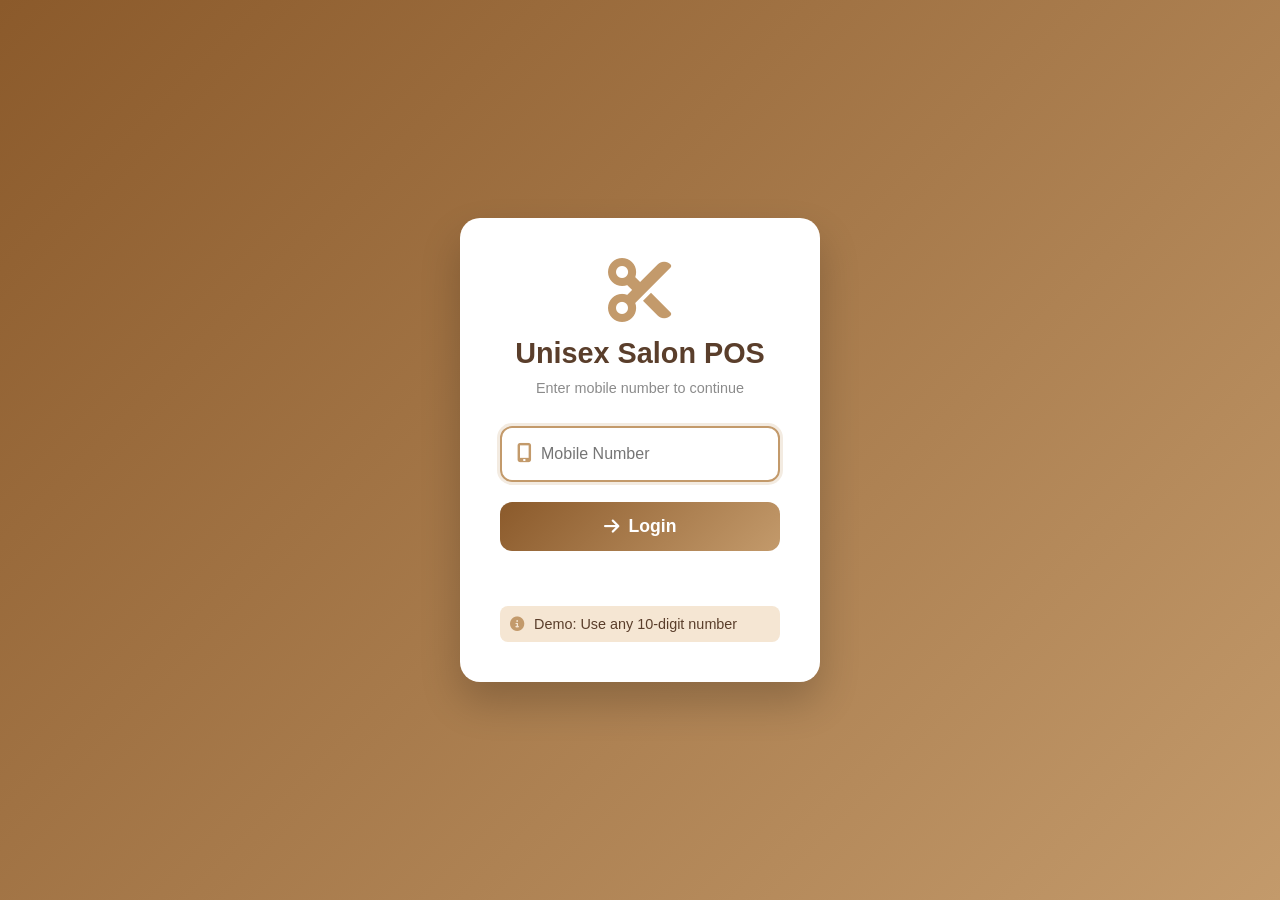
==== index.html @ 5e6709a6 "first commit" ====
<!DOCTYPE html>
<html lang="en">
<head>
    <meta charset="UTF-8">
    <meta name="viewport" content="width=device-width, initial-scale=1.0">
    <title>Salon POS | Login</title>
    <link rel="stylesheet" href="style.css">
    <link rel="stylesheet" href="https://cdnjs.cloudflare.com/ajax/libs/font-awesome/6.4.0/css/all.min.css">
</head>
<body class="login-body">
    <div class="login-container">
        <div class="login-box">
            <div class="login-header">
                <i class="fas fa-cut"></i>
                <h1>Unisex Salon POS</h1>
                <p>Enter mobile number to continue</p>
            </div>
            
            <div class="login-form">
                <div class="input-group">
                    <i class="fas fa-mobile-alt"></i>
                    <input type="tel" id="mobile-number" placeholder="Mobile Number" maxlength="10">
                </div>
                
                <button id="login-btn" class="login-btn">
                    <i class="fas fa-arrow-right"></i> Login
                </button>
                
                <div id="login-message" class="login-message"></div>
                
                <div class="demo-info">
                    <i class="fas fa-info-circle"></i>
                    <span>Demo: Use any 10-digit number</span>
                </div>
            </div>
        </div>
    </div>

    <script src="config.js"></script>
    <script src="script.js"></script>
</body>
</html>
---- style.css ----
* {
    margin: 0;
    padding: 0;
    box-sizing: border-box;
    font-family: 'Segoe UI', Tahoma, Geneva, Verdana, sans-serif;
}

/* ========== LOGIN PAGE STYLES ========== */
.login-body {
    background: linear-gradient(135deg, #8b5a2b 0%, #c39a6b 100%);
    height: 100vh;
    display: flex;
    align-items: center;
    justify-content: center;
}

.login-container {
    width: 100%;
    max-width: 400px;
    padding: 20px;
}

.login-box {
    background: white;
    border-radius: 20px;
    padding: 40px;
    box-shadow: 0 20px 40px rgba(0, 0, 0, 0.2);
}

.login-header {
    text-align: center;
    margin-bottom: 30px;
}

.login-header i {
    font-size: 4rem;
    color: #c39a6b;
    margin-bottom: 15px;
}

.login-header h1 {
    color: #5a3e2b;
    font-size: 1.8rem;
    margin-bottom: 10px;
}

.login-header p {
    color: #8b8b8b;
    font-size: 0.9rem;
}

.input-group {
    display: flex;
    align-items: center;
    border: 2px solid #f5e6d3;
    border-radius: 12px;
    padding: 5px 15px;
    margin-bottom: 20px;
    transition: all 0.3s;
}

.input-group:focus-within {
    border-color: #c39a6b;
    box-shadow: 0 0 0 3px rgba(195, 154, 107, 0.2);
}

.input-group i {
    color: #c39a6b;
    font-size: 1.2rem;
    margin-right: 10px;
}

.input-group input {
    width: 100%;
    padding: 12px 0;
    border: none;
    outline: none;
    font-size: 1rem;
}

.login-btn {
    width: 100%;
    padding: 14px;
    background: linear-gradient(135deg, #8b5a2b, #c39a6b);
    color: white;
    border: none;
    border-radius: 12px;
    font-size: 1.1rem;
    font-weight: 600;
    cursor: pointer;
    transition: all 0.3s;
    display: flex;
    align-items: center;
    justify-content: center;
    gap: 10px;
}

.login-btn:hover {
    transform: translateY(-2px);
    box-shadow: 0 10px 20px rgba(139, 90, 43, 0.3);
}

.login-message {
    margin-top: 15px;
    padding: 10px;
    border-radius: 8px;
    text-align: center;
    font-size: 0.9rem;
}

.login-message.success {
    background: #d4edda;
    color: #155724;
}

.login-message.error {
    background: #f8d7da;
    color: #721c24;
}

.demo-info {
    margin-top: 20px;
    padding: 10px;
    background: #f5e6d3;
    border-radius: 8px;
    display: flex;
    align-items: center;
    gap: 10px;
    color: #5a3e2b;
    font-size: 0.9rem;
}

.demo-info i {
    color: #c39a6b;
}

/* ========== POS DASHBOARD STYLES ========== */
.pos-container {
    display: flex;
    flex-direction: column;
    height: 100vh;
    background: #faf7f2;
    overflow: hidden;
}

/* Header */
.pos-header {
    display: flex;
    justify-content: space-between;
    align-items: center;
    padding: 1rem 2rem;
    background: linear-gradient(135deg, #8b5a2b 0%, #c39a6b 100%);
    color: white;
    box-shadow: 0 4px 15px rgba(139, 90, 43, 0.2);
    flex-shrink: 0;
}

.logo {
    display: flex;
    align-items: center;
    gap: 1rem;
}

.logo i {
    font-size: 2rem;
    color: #ffdab9;
}

.logo h1 {
    font-size: 1.8rem;
    font-weight: 300;
    letter-spacing: 1px;
}

.header-right {
    display: flex;
    align-items: center;
    gap: 2rem;
}

.search-box {
    display: flex;
    align-items: center;
    background: rgba(255, 255, 255, 0.2);
    border-radius: 50px;
    padding: 0.5rem 1rem;
    width: 300px;
}

.search-box i {
    color: #ffdab9;
    margin-right: 10px;
}

.search-box input {
    background: transparent;
    border: none;
    outline: none;
    color: white;
    width: 100%;
    font-size: 1rem;
}

.search-box input::placeholder {
    color: rgba(255, 255, 255, 0.7);
}

.user-info {
    display: flex;
    align-items: center;
    gap: 1rem;
    background: rgba(255, 255, 255, 0.2);
    padding: 0.5rem 1rem;
    border-radius: 50px;
}

.user-info i {
    font-size: 1.2rem;
}

.logout-btn {
    background: transparent;
    border: none;
    color: white;
    cursor: pointer;
    font-size: 1.1rem;
    padding: 0 5px;
}

.logout-btn:hover {
    color: #ffdab9;
}

/* Main POS Area */
.pos-main {
    display: flex;
    flex: 1;
    overflow: hidden;
    padding: 1.5rem;
    gap: 1.5rem;
    min-height: 0; /* Important for flexbox children to scroll properly */
}

/* Services Section */
.services-section {
    flex: 2;
    display: flex;
    flex-direction: column;
    background: white;
    border-radius: 20px;
    box-shadow: 0 10px 30px rgba(0, 0, 0, 0.05);
    overflow: hidden;
    min-height: 0; /* Important for scrolling */
}

.category-tabs {
    display: flex;
    padding: 1.5rem 1.5rem 0.5rem;
    gap: 0.8rem;
    border-bottom: 2px solid #f5e6d3;
    overflow-x: auto;
    white-space: nowrap;
    flex-shrink: 0;
    scrollbar-width: thin;
}

.category-tabs::-webkit-scrollbar {
    height: 4px;
}

.category-tabs::-webkit-scrollbar-track {
    background: #f5e6d3;
}

.category-tabs::-webkit-scrollbar-thumb {
    background: #c39a6b;
    border-radius: 4px;
}

.category-btn {
    padding: 0.8rem 2rem;
    border: none;
    background: #f5e6d3;
    color: #8b5a2b;
    font-weight: 600;
    border-radius: 30px;
    cursor: pointer;
    transition: all 0.3s ease;
    font-size: 1rem;
    flex-shrink: 0;
}

.category-btn:hover {
    background: #e6d5b8;
    transform: translateY(-2px);
}

.category-btn.active {
    background: #c39a6b;
    color: white;
    box-shadow: 0 4px 10px rgba(195, 154, 107, 0.4);
}

.services-grid {
    display: grid;
    grid-template-columns: repeat(auto-fill, minmax(200px, 1fr));
    gap: 1rem;
    padding: 1.5rem;
    overflow-y: auto;
    flex: 1;
    min-height: 0;
    align-content: start;
}

.service-card {
    background: white;
    border-radius: 15px;
    overflow: hidden;
    box-shadow: 0 5px 15px rgba(0, 0, 0, 0.05);
    border: 1px solid #f5e6d3;
    transition: all 0.3s ease;
    cursor: pointer;
    position: relative;
    display: flex;
    flex-direction: column;
    height: 100%;
    min-height: 250px;
}

.service-card:hover {
    transform: translateY(-5px);
    box-shadow: 0 10px 25px rgba(139, 90, 43, 0.15);
    border-color: #c39a6b;
}

.service-image {
    width: 100%;
    height: 150px;
    object-fit: cover;
    border-bottom: 2px solid #f5e6d3;
    display: block;
    background: #f5e6d3;
}

.service-info {
    padding: 1rem;
    flex: 1;
    display: flex;
    flex-direction: column;
    gap: 0.3rem;
}

.service-name {
    font-weight: 600;
    color: #5a3e2b;
    font-size: 1rem;
    line-height: 1.3;
    display: -webkit-box;
    -webkit-line-clamp: 2;
    -webkit-box-orient: vertical;
    overflow: hidden;
}

.service-price {
    color: #c39a6b;
    font-weight: 700;
    font-size: 1.2rem;
    margin-top: auto;
}

.discount-badge {
    position: absolute;
    top: 10px;
    right: 10px;
    background: #ff6b6b;
    color: white;
    padding: 0.3rem 0.8rem;
    border-radius: 20px;
    font-size: 0.8rem;
    font-weight: 600;
    z-index: 1;
    box-shadow: 0 2px 5px rgba(255, 107, 107, 0.3);
}

/* Cart Section */
.cart-section {
    flex: 1;
    background: white;
    border-radius: 20px;
    box-shadow: 0 10px 30px rgba(0, 0, 0, 0.05);
    display: flex;
    flex-direction: column;
    min-width: 350px;
    max-width: 450px;
    overflow: hidden;
}

.cart-header {
    display: flex;
    justify-content: space-between;
    align-items: center;
    padding: 1.5rem;
    border-bottom: 2px solid #f5e6d3;
    flex-shrink: 0;
}

.cart-header h2 {
    color: #5a3e2b;
    font-size: 1.4rem;
    display: flex;
    align-items: center;
    gap: 0.5rem;
}

.cart-header h2 i {
    color: #c39a6b;
}

.clear-cart-btn {
    background: none;
    border: none;
    color: #ff9f9f;
    font-size: 1.2rem;
    cursor: pointer;
    padding: 5px;
    border-radius: 5px;
    transition: all 0.2s;
}

.clear-cart-btn:hover {
    color: #ff6b6b;
    background: #fff0f0;
}

.cart-items {
    flex: 1;
    padding: 1rem;
    overflow-y: auto;
    min-height: 0;
}

.empty-cart {
    text-align: center;
    color: #c39a6b;
    padding: 3rem 1rem;
}

.empty-cart i {
    font-size: 3rem;
    margin-bottom: 1rem;
    opacity: 0.3;
}

.cart-item {
    display: flex;
    justify-content: space-between;
    align-items: center;
    padding: 0.8rem;
    border-bottom: 1px solid #f5e6d3;
    transition: background 0.2s;
    gap: 0.5rem;
}

.cart-item:hover {
    background: #fffaf5;
}

.cart-item-info {
    flex: 1;
    min-width: 0;
}

.cart-item-info h4 {
    color: #5a3e2b;
    font-size: 0.95rem;
    margin-bottom: 0.2rem;
    white-space: nowrap;
    overflow: hidden;
    text-overflow: ellipsis;
}

.cart-item-details {
    display: flex;
    gap: 1rem;
    font-size: 0.9rem;
}

.item-price {
    color: #c39a6b;
    font-weight: 600;
}

.item-discount {
    color: #ff6b6b;
    font-size: 0.8rem;
}

.item-quantity {
    display: flex;
    align-items: center;
    gap: 5px;
    flex-shrink: 0;
}

.qty-btn {
    background: none;
    border: 1px solid #f5e6d3;
    width: 25px;
    height: 25px;
    border-radius: 5px;
    cursor: pointer;
    color: #5a3e2b;
    transition: all 0.2s;
    display: flex;
    align-items: center;
    justify-content: center;
}

.qty-btn:hover {
    background: #f5e6d3;
}

.qty-value {
    min-width: 30px;
    text-align: center;
}

.remove-item {
    color: #ff9f9f;
    cursor: pointer;
    font-size: 1.1rem;
    padding: 5px;
    transition: color 0.2s;
    flex-shrink: 0;
}

.remove-item:hover {
    color: #ff6b6b;
}

.cart-summary {
    padding: 1.5rem;
    border-top: 2px solid #f5e6d3;
    background: #fffaf5;
    border-radius: 0 0 20px 20px;
    flex-shrink: 0;
}

.summary-row {
    display: flex;
    justify-content: space-between;
    margin-bottom: 0.5rem;
    color: #5a3e2b;
    font-size: 0.95rem;
}

.summary-row.total {
    font-size: 1.3rem;
    font-weight: 700;
    color: #8b5a2b;
    border-top: 2px solid #e6d5b8;
    padding-top: 1rem;
    margin-top: 0.5rem;
}

#discount-amount {
    color: #ff6b6b;
}

.checkout-btn {
    width: 100%;
    padding: 1rem;
    background: linear-gradient(135deg, #8b5a2b, #c39a6b);
    color: white;
    border: none;
    border-radius: 12px;
    font-size: 1.1rem;
    font-weight: 600;
    cursor: pointer;
    transition: all 0.3s;
    display: flex;
    align-items: center;
    justify-content: center;
    gap: 10px;
    margin-top: 1rem;
}

.checkout-btn:hover:not(:disabled) {
    transform: translateY(-2px);
    box-shadow: 0 10px 20px rgba(139, 90, 43, 0.3);
}

.checkout-btn:disabled {
    opacity: 0.5;
    cursor: not-allowed;
}

/* Modal Styles */
.modal {
    display: none;
    position: fixed;
    z-index: 1000;
    left: 0;
    top: 0;
    width: 100%;
    height: 100%;
    background-color: rgba(0, 0, 0, 0.6);
    backdrop-filter: blur(5px);
    overflow-y: auto;
}

.modal-content {
    background: white;
    margin: 3% auto;
    padding: 2rem;
    border-radius: 20px;
    width: 90%;
    max-width: 600px;
    max-height: 85vh;
    overflow-y: auto;
    box-shadow: 0 20px 40px rgba(0, 0, 0, 0.2);
    position: relative;
}

.bill-content {
    max-width: 400px;
}

.modal-header {
    display: flex;
    justify-content: space-between;
    align-items: center;
    margin-bottom: 1.5rem;
    padding-bottom: 1rem;
    border-bottom: 2px solid #f5e6d3;
    position: sticky;
    top: 0;
    background: white;
    z-index: 1;
}

.modal-header h2 {
    color: #5a3e2b;
    font-size: 1.5rem;
}

.close {
    color: #c39a6b;
    font-size: 2rem;
    cursor: pointer;
    transition: color 0.2s;
    line-height: 1;
}

.close:hover {
    color: #8b5a2b;
}

.print-btn {
    background: #c39a6b;
    color: white;
    border: none;
    padding: 0.5rem 1rem;
    border-radius: 8px;
    cursor: pointer;
    display: flex;
    align-items: center;
    gap: 5px;
    transition: all 0.2s;
}

.print-btn:hover {
    background: #8b5a2b;
}

/* Form Styles */
.form-row {
    display: grid;
    grid-template-columns: 1fr 1fr;
    gap: 1rem;
    margin-bottom: 1rem;
}

.form-group {
    margin-bottom: 1rem;
}

.form-group label {
    display: block;
    margin-bottom: 0.3rem;
    color: #5a3e2b;
    font-weight: 500;
    font-size: 0.9rem;
}

.form-group label i {
    color: #c39a6b;
    margin-right: 5px;
}

.form-group input,
.form-group select,
.form-group textarea {
    width: 100%;
    padding: 0.8rem;
    border: 2px solid #f5e6d3;
    border-radius: 10px;
    font-size: 0.95rem;
    transition: all 0.3s;
}

.form-group input:focus,
.form-group select:focus,
.form-group textarea:focus {
    outline: none;
    border-color: #c39a6b;
    box-shadow: 0 0 0 3px rgba(195, 154, 107, 0.2);
}

/* Order Summary in Modal */
.order-summary {
    background: #fffaf5;
    padding: 1rem;
    border-radius: 12px;
    margin: 1rem 0;
}

.order-summary h3 {
    color: #5a3e2b;
    margin-bottom: 1rem;
    font-size: 1rem;
}

.order-items-list {
    max-height: 200px;
    overflow-y: auto;
    margin-bottom: 1rem;
}

.order-item {
    display: flex;
    justify-content: space-between;
    padding: 0.5rem 0;
    border-bottom: 1px dashed #f5e6d3;
    font-size: 0.9rem;
}

.order-totals {
    border-top: 2px solid #e6d5b8;
    padding-top: 1rem;
}

.total-row {
    display: flex;
    justify-content: space-between;
    margin-bottom: 0.5rem;
    color: #5a3e2b;
}

.total-row.grand-total {
    font-size: 1.2rem;
    font-weight: 700;
    color: #8b5a2b;
    margin-top: 0.5rem;
    padding-top: 0.5rem;
    border-top: 2px solid #e6d5b8;
}

.form-actions {
    display: flex;
    gap: 1rem;
    margin-top: 1.5rem;
    position: sticky;
    bottom: 0;
    background: white;
    padding-top: 1rem;
    border-top: 2px solid #f5e6d3;
}

.cancel-btn {
    flex: 1;
    padding: 0.8rem;
    background: #f5e6d3;
    color: #5a3e2b;
    border: none;
    border-radius: 10px;
    font-weight: 600;
    cursor: pointer;
    transition: all 0.2s;
    display: flex;
    align-items: center;
    justify-content: center;
    gap: 5px;
}

.cancel-btn:hover {
    background: #e6d5b8;
}

.submit-btn {
    flex: 2;
    padding: 0.8rem;
    background: linear-gradient(135deg, #6b8e4c, #8cb369);
    color: white;
    border: none;
    border-radius: 10px;
    font-weight: 600;
    cursor: pointer;
    transition: all 0.2s;
    display: flex;
    align-items: center;
    justify-content: center;
    gap: 5px;
}

.submit-btn:hover:not(:disabled) {
    transform: translateY(-2px);
    box-shadow: 0 5px 15px rgba(107, 142, 76, 0.3);
}

.submit-btn:disabled {
    opacity: 0.5;
    cursor: not-allowed;
}

/* Bill Details */
.bill-details {
    padding: 1rem 0;
}

.bill-header {
    text-align: center;
    margin-bottom: 1.5rem;
}

.bill-header h3 {
    color: #5a3e2b;
    font-size: 1.3rem;
    margin-bottom: 0.3rem;
}

.bill-header p {
    color: #8b8b8b;
    font-size: 0.9rem;
}

.bill-info {
    background: #fffaf5;
    padding: 1rem;
    border-radius: 10px;
    margin-bottom: 1rem;
}

.bill-info p {
    margin-bottom: 0.3rem;
    color: #5a3e2b;
}

.bill-items {
    margin-bottom: 1rem;
}

.bill-item {
    display: flex;
    justify-content: space-between;
    padding: 0.5rem 0;
    border-bottom: 1px dashed #f5e6d3;
}

.bill-total {
    text-align: right;
    padding-top: 1rem;
    border-top: 2px solid #e6d5b8;
    font-weight: 700;
    color: #8b5a2b;
}

.modal-footer {
    margin-top: 1.5rem;
    text-align: right;
    position: sticky;
    bottom: 0;
    background: white;
    padding-top: 1rem;
    border-top: 2px solid #f5e6d3;
}

.close-btn {
    padding: 0.8rem 2rem;
    background: #c39a6b;
    color: white;
    border: none;
    border-radius: 10px;
    font-weight: 600;
    cursor: pointer;
    transition: all 0.2s;
}

.close-btn:hover {
    background: #8b5a2b;
}

/* Toast Notification */
.toast {
    position: fixed;
    bottom: 30px;
    right: 30px;
    background: #5a3e2b;
    color: white;
    padding: 1rem 2rem;
    border-radius: 50px;
    box-shadow: 0 5px 15px rgba(0, 0, 0, 0.2);
    transform: translateX(400px);
    transition: transform 0.3s ease;
    z-index: 2000;
    font-weight: 500;
}

.toast.show {
    transform: translateX(0);
}

/* Loading Spinner */
.loading-spinner {
    text-align: center;
    padding: 3rem;
    color: #c39a6b;
    font-size: 1.2rem;
    grid-column: 1 / -1;
}

.loading-spinner i {
    margin-right: 10px;
}

/* Scrollbar Styling */
::-webkit-scrollbar {
    width: 8px;
    height: 8px;
}

::-webkit-scrollbar-track {
    background: #f5e6d3;
    border-radius: 4px;
}

::-webkit-scrollbar-thumb {
    background: #c39a6b;
    border-radius: 4px;
}

::-webkit-scrollbar-thumb:hover {
    background: #8b5a2b;
}

/* Responsive Design */
@media (max-width: 1200px) {
    .services-grid {
        grid-template-columns: repeat(auto-fill, minmax(180px, 1fr));
    }
}

@media (max-width: 992px) {
    .pos-main {
        flex-direction: column;
    }
    
    .cart-section {
        min-width: auto;
        max-width: none;
    }
    
    .services-grid {
        grid-template-columns: repeat(auto-fill, minmax(160px, 1fr));
    }
}

@media (max-width: 768px) {
    .pos-header {
        flex-direction: column;
        gap: 1rem;
        padding: 1rem;
    }
    
    .header-right {
        width: 100%;
        flex-direction: column;
    }
    
    .search-box {
        width: 100%;
    }
    
    .form-row {
        grid-template-columns: 1fr;
    }
}

@media (max-width: 480px) {
    .services-grid {
        grid-template-columns: 1fr;
    }
    
    .service-card {
        min-height: auto;
    }
}
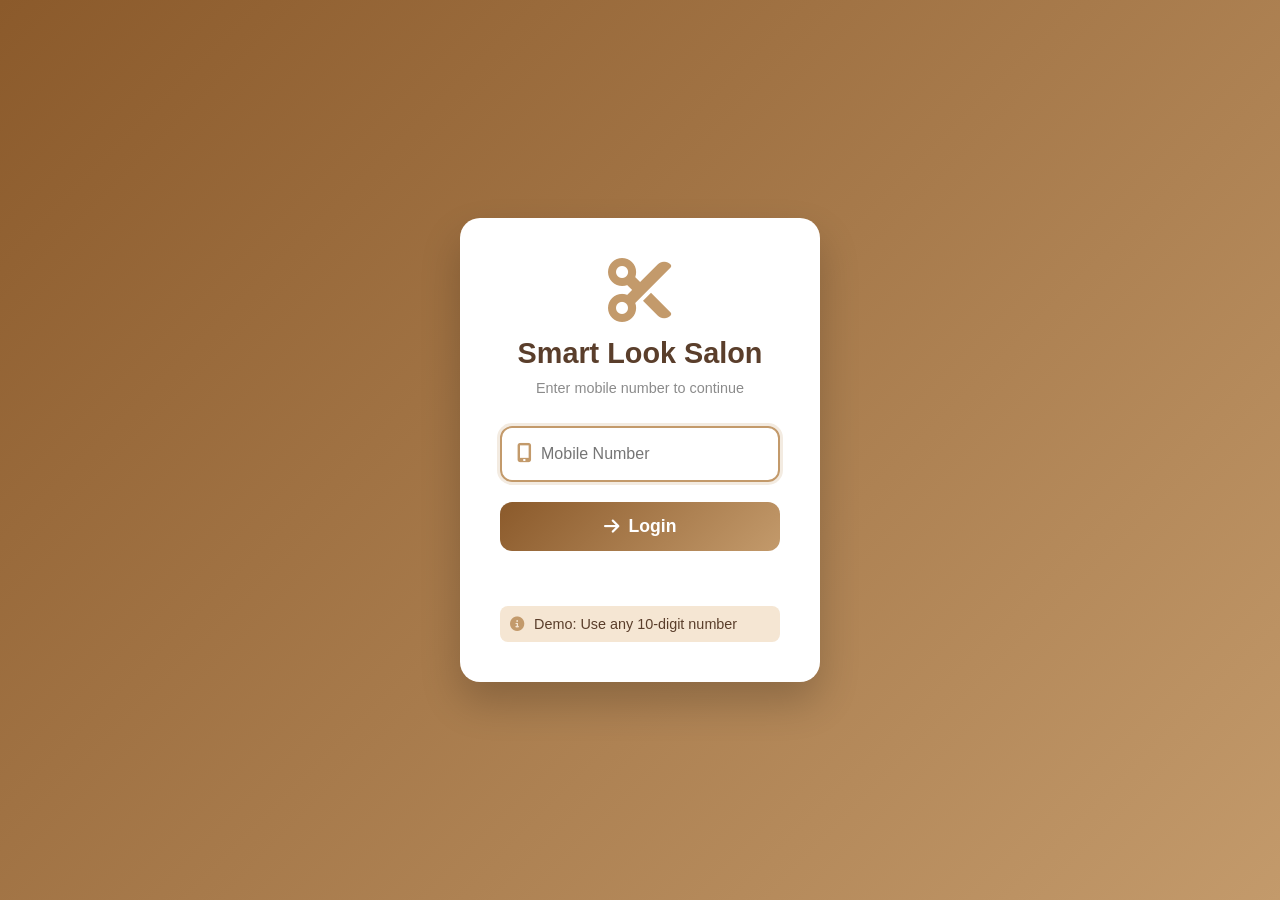
==== commit 615f0b00: "updated" ====
--- a/index.html
+++ b/index.html
@@ -12,7 +12,7 @@
         <div class="login-box">
             <div class="login-header">
                 <i class="fas fa-cut"></i>
-                <h1>Unisex Salon POS</h1>
+                <h1>Smart Look Salon</h1>
                 <p>Enter mobile number to continue</p>
             </div>
             
--- a/style.css
+++ b/style.css
@@ -382,7 +382,8 @@
     box-shadow: 0 2px 5px rgba(255, 107, 107, 0.3);
 }
 
-/* Cart Section */
+/* Updated Cart Section Styles - Add/Replace these in your CSS */
+
 .cart-section {
     flex: 1;
     background: white;
@@ -390,79 +391,64 @@
     box-shadow: 0 10px 30px rgba(0, 0, 0, 0.05);
     display: flex;
     flex-direction: column;
-    min-width: 350px;
+    min-width: 380px;
     max-width: 450px;
+    height: 100%;
     overflow: hidden;
+    position: relative;
 }
 
 .cart-header {
     display: flex;
     justify-content: space-between;
     align-items: center;
-    padding: 1.5rem;
+    padding: 1.2rem 1.5rem;
     border-bottom: 2px solid #f5e6d3;
     flex-shrink: 0;
-}
-
-.cart-header h2 {
-    color: #5a3e2b;
-    font-size: 1.4rem;
-    display: flex;
-    align-items: center;
-    gap: 0.5rem;
-}
-
-.cart-header h2 i {
-    color: #c39a6b;
-}
-
-.clear-cart-btn {
-    background: none;
-    border: none;
-    color: #ff9f9f;
-    font-size: 1.2rem;
-    cursor: pointer;
-    padding: 5px;
-    border-radius: 5px;
-    transition: all 0.2s;
-}
-
-.clear-cart-btn:hover {
-    color: #ff6b6b;
-    background: #fff0f0;
+    background: white;
+    z-index: 2;
 }
 
 .cart-items {
     flex: 1;
-    padding: 1rem;
+    padding: 1rem 1.5rem;
     overflow-y: auto;
-    min-height: 0;
-}
-
-.empty-cart {
-    text-align: center;
-    color: #c39a6b;
-    padding: 3rem 1rem;
-}
-
-.empty-cart i {
-    font-size: 3rem;
-    margin-bottom: 1rem;
-    opacity: 0.3;
+    min-height: 150px;
+    max-height: 300px;
+    background: #fffaf5;
+}
+
+/* Scrollbar styling for cart items */
+.cart-items::-webkit-scrollbar {
+    width: 6px;
+}
+
+.cart-items::-webkit-scrollbar-track {
+    background: #f5e6d3;
+    border-radius: 10px;
+}
+
+.cart-items::-webkit-scrollbar-thumb {
+    background: #c39a6b;
+    border-radius: 10px;
+}
+
+.cart-items::-webkit-scrollbar-thumb:hover {
+    background: #8b5a2b;
 }
 
 .cart-item {
     display: flex;
     justify-content: space-between;
     align-items: center;
-    padding: 0.8rem;
-    border-bottom: 1px solid #f5e6d3;
+    padding: 0.8rem 0;
+    border-bottom: 1px solid #e6d5b8;
     transition: background 0.2s;
     gap: 0.5rem;
 }
 
-.cart-item:hover {
-    background: #fffaf5;
+.cart-item:last-child {
+    border-bottom: none;
 }
 
 .cart-item-info {
@@ -481,7 +467,7 @@
 
 .cart-item-details {
     display: flex;
-    gap: 1rem;
+    gap: 0.5rem;
     font-size: 0.9rem;
 }
 
@@ -490,45 +476,48 @@
     font-weight: 600;
 }
 
-.item-discount {
-    color: #ff6b6b;
+.item-quantity {
+    display: flex;
+    align-items: center;
+    gap: 8px;
+    flex-shrink: 0;
+    background: #f5e6d3;
+    padding: 0.3rem;
+    border-radius: 8px;
+}
+
+.qty-btn {
+    background: white;
+    border: none;
+    width: 24px;
+    height: 24px;
+    border-radius: 6px;
+    cursor: pointer;
+    color: #5a3e2b;
+    transition: all 0.2s;
+    display: flex;
+    align-items: center;
+    justify-content: center;
     font-size: 0.8rem;
-}
-
-.item-quantity {
-    display: flex;
-    align-items: center;
-    gap: 5px;
-    flex-shrink: 0;
-}
-
-.qty-btn {
-    background: none;
-    border: 1px solid #f5e6d3;
-    width: 25px;
-    height: 25px;
-    border-radius: 5px;
-    cursor: pointer;
-    color: #5a3e2b;
-    transition: all 0.2s;
-    display: flex;
-    align-items: center;
-    justify-content: center;
+    box-shadow: 0 2px 4px rgba(0,0,0,0.05);
 }
 
 .qty-btn:hover {
-    background: #f5e6d3;
+    background: #c39a6b;
+    color: white;
 }
 
 .qty-value {
-    min-width: 30px;
+    min-width: 25px;
     text-align: center;
+    font-weight: 600;
+    color: #5a3e2b;
 }
 
 .remove-item {
     color: #ff9f9f;
     cursor: pointer;
-    font-size: 1.1rem;
+    font-size: 1rem;
     padding: 5px;
     transition: color 0.2s;
     flex-shrink: 0;
@@ -538,18 +527,61 @@
     color: #ff6b6b;
 }
 
+/* Customer Details Section */
+.customer-details-section {
+    padding: 1rem 1.5rem;
+    border-top: 2px solid #f5e6d3;
+    border-bottom: 2px solid #f5e6d3;
+    background: white;
+    flex-shrink: 0;
+}
+
+.customer-details-section h3 {
+    color: #5a3e2b;
+    font-size: 1rem;
+    margin-bottom: 1rem;
+    display: flex;
+    align-items: center;
+    gap: 0.5rem;
+}
+
+.customer-details-section h3 i {
+    color: #c39a6b;
+}
+
+.customer-input-group {
+    margin-bottom: 0.8rem;
+}
+
+.customer-input {
+    width: 100%;
+    padding: 0.8rem;
+    border: 2px solid #f5e6d3;
+    border-radius: 10px;
+    font-size: 0.95rem;
+    transition: all 0.3s;
+    background: white;
+}
+
+.customer-input:focus {
+    outline: none;
+    border-color: #c39a6b;
+    box-shadow: 0 0 0 3px rgba(195, 154, 107, 0.2);
+}
+
+/* Cart Summary - Make this section scrollable if needed */
 .cart-summary {
-    padding: 1.5rem;
-    border-top: 2px solid #f5e6d3;
-    background: #fffaf5;
-    border-radius: 0 0 20px 20px;
-    flex-shrink: 0;
+    padding: 1rem 1.5rem 1.2rem;
+    background: white;
+    flex: 1;
+    overflow-y: auto;
+    min-height: 200px; /* Ensure enough space for payment methods */
 }
 
 .summary-row {
     display: flex;
     justify-content: space-between;
-    margin-bottom: 0.5rem;
+    margin-bottom: 0.4rem;
     color: #5a3e2b;
     font-size: 0.95rem;
 }
@@ -559,14 +591,141 @@
     font-weight: 700;
     color: #8b5a2b;
     border-top: 2px solid #e6d5b8;
-    padding-top: 1rem;
+    padding-top: 0.8rem;
     margin-top: 0.5rem;
-}
-
-#discount-amount {
-    color: #ff6b6b;
-}
-
+    margin-bottom: 0.8rem;
+}
+
+/* Payment Method Section - Make it prominent */
+.payment-method-section {
+    margin: 0.5rem 0 0.8rem;
+    padding: 0.5rem 0;
+    border-top: 2px solid #f5e6d3;
+    border-bottom: 2px solid #f5e6d3;
+    background: #fffaf5;
+    border-radius: 10px;
+    padding: 1rem;
+}
+
+.payment-method-section h3 {
+    color: #5a3e2b;
+    font-size: 1rem;
+    margin-bottom: 1rem;
+    display: flex;
+    align-items: center;
+    gap: 0.5rem;
+}
+
+.payment-options {
+    display: flex;
+    gap: 0.8rem;
+    flex-wrap: nowrap;
+    overflow-x: auto;
+    padding: 0.3rem 0 0.8rem 0;
+    scrollbar-width: thin;
+    -webkit-overflow-scrolling: touch;
+}
+
+/* Make payment options more visible */
+.payment-options::-webkit-scrollbar {
+    height: 6px;
+}
+
+.payment-options::-webkit-scrollbar-track {
+    background: #e6d5b8;
+    border-radius: 10px;
+}
+
+.payment-options::-webkit-scrollbar-thumb {
+    background: #c39a6b;
+    border-radius: 10px;
+}
+
+.payment-option {
+    flex: 0 0 auto;
+    min-width: 90px;
+}
+
+.payment-label {
+    display: flex;
+    flex-direction: column;
+    align-items: center;
+    gap: 0.3rem;
+    padding: 0.7rem 0.8rem;
+    background: white;
+    border: 2px solid #f5e6d3;
+    border-radius: 10px;
+    cursor: pointer;
+    transition: all 0.2s;
+    color: #5a3e2b;
+    font-size: 0.85rem;
+    box-shadow: 0 2px 4px rgba(0,0,0,0.05);
+}
+
+.payment-label i {
+    font-size: 1.3rem;
+    color: #c39a6b;
+}
+
+.payment-option input[type="radio"]:checked + .payment-label {
+    background: #c39a6b;
+    color: white;
+    border-color: #8b5a2b;
+    transform: translateY(-2px);
+    box-shadow: 0 4px 8px rgba(195, 154, 107, 0.3);
+}
+
+.payment-option input[type="radio"]:checked + .payment-label i {
+    color: white;
+}
+
+.checkout-btn {
+    width: 100%;
+    padding: 0.9rem;
+    background: linear-gradient(135deg, #8b5a2b, #c39a6b);
+    color: white;
+    border: none;
+    border-radius: 10px;
+    font-size: 1rem;
+    font-weight: 600;
+    cursor: pointer;
+    transition: all 0.2s;
+    display: flex;
+    align-items: center;
+    justify-content: center;
+    gap: 8px;
+    margin-top: 0.5rem;
+}
+
+/* Fix for small screens */
+@media (max-width: 1200px) {
+    .cart-section {
+        max-height: 600px;
+    }
+    
+    .cart-summary {
+        max-height: 300px;
+    }
+}
+
+@media (max-width: 768px) {
+    .cart-section {
+        min-width: 100%;
+        max-height: 500px;
+    }
+    
+    .cart-items {
+        max-height: 150px;
+    }
+    
+    .payment-options {
+        gap: 0.5rem;
+    }
+    
+    .payment-option {
+        min-width: 80px;
+    }
+}
 .checkout-btn {
     width: 100%;
     padding: 1rem;
@@ -582,7 +741,7 @@
     align-items: center;
     justify-content: center;
     gap: 10px;
-    margin-top: 1rem;
+    margin-top: 0.5rem;
 }
 
 .checkout-btn:hover:not(:disabled) {
@@ -595,6 +754,38 @@
     cursor: not-allowed;
 }
 
+/* Empty cart state */
+.empty-cart {
+    text-align: center;
+    color: #c39a6b;
+    padding: 2rem 1rem;
+}
+
+.empty-cart i {
+    font-size: 3rem;
+    margin-bottom: 1rem;
+    opacity: 0.3;
+}
+
+/* Toast positioning */
+.toast {
+    position: fixed;
+    bottom: 30px;
+    right: 30px;
+    background: #5a3e2b;
+    color: white;
+    padding: 1rem 2rem;
+    border-radius: 50px;
+    box-shadow: 0 5px 15px rgba(0, 0, 0, 0.2);
+    transform: translateX(400px);
+    transition: transform 0.3s ease;
+    z-index: 2000;
+    font-weight: 500;
+}
+
+.toast.show {
+    transform: translateX(0);
+}
 /* Modal Styles */
 .modal {
     display: none;
@@ -1004,4 +1195,260 @@
     .service-card {
         min-height: auto;
     }
+}
+
+/* Add these styles to your existing CSS file */
+
+/* Customer Details Section */
+.customer-details-section {
+    padding: 1rem 1.5rem;
+    border-top: 2px solid #f5e6d3;
+    background: #fffaf5;
+}
+
+.customer-details-section h3 {
+    color: #5a3e2b;
+    font-size: 1rem;
+    margin-bottom: 1rem;
+    display: flex;
+    align-items: center;
+    gap: 0.5rem;
+}
+
+.customer-details-section h3 i {
+    color: #c39a6b;
+}
+
+
+.customer-input-group {
+    margin-bottom: 0.8rem;
+}
+
+.customer-input {
+    width: 100%;
+    padding: 0.8rem;
+    border: 2px solid #f5e6d3;
+    border-radius: 10px;
+    font-size: 0.95rem;
+    transition: all 0.3s;
+    background: white;
+}
+
+.customer-input:focus {
+    outline: none;
+    border-color: #c39a6b;
+    box-shadow: 0 0 0 3px rgba(195, 154, 107, 0.2);
+}
+
+/* Add these utility classes at the end of your style.css */
+.flex {
+    display: flex;
+}
+
+.gap-3 {
+    gap: 0.75rem;
+}
+
+.w-1\/2 {
+    width: 50%;
+}
+/* Add this utility class */
+.mb-3 {
+    margin-bottom: 0.75rem;
+}
+
+/* Ultra compact payment section */
+.payment-method-section {
+    margin: 0.2rem 0;
+    padding: 0.3rem;
+    border-top: 1px solid #f5e6d3;
+    border-bottom: 1px solid #f5e6d3;
+    background: #fffaf5;
+    border-radius: 4px;
+}
+
+.payment-method-section h3 {
+    color: #5a3e2b;
+    font-size: 0.75rem;
+    margin-bottom: 0.3rem;
+    display: flex;
+    align-items: center;
+    gap: 0.2rem;
+}
+
+.payment-method-section h3 i {
+    color: #c39a6b;
+    font-size: 0.8rem;
+}
+
+.payment-options {
+    display: flex;
+    gap: 0.2rem;
+    justify-content: space-between;
+}
+
+.payment-option {
+    flex: 1;
+    min-width: 0;
+}
+
+.payment-label {
+    display: flex;
+    flex-direction: column;
+    align-items: center;
+    gap: 0.1rem;
+    padding: 0.2rem 0.1rem;
+    background: white;
+    border: 1px solid #f5e6d3;
+    border-radius: 3px;
+    cursor: pointer;
+    transition: all 0.2s;
+    color: #5a3e2b;
+    font-size: 0.65rem;
+    text-align: center;
+}
+
+.payment-label i {
+    font-size: 0.8rem;
+    color: #c39a6b;
+}
+
+.payment-option input[type="radio"] {
+    display: none;
+}
+
+.payment-option input[type="radio"]:checked + .payment-label {
+    background: #c39a6b;
+    color: white;
+    border-color: #8b5a2b;
+}
+
+.payment-option input[type="radio"]:checked + .payment-label i {
+    color: white;
+}
+
+/* Make summary row very compact */
+.summary-row {
+    display: flex;
+    justify-content: space-between;
+    margin-bottom: 0.1rem;
+    color: #5a3e2b;
+    font-size: 0.75rem;
+}
+
+.summary-row.total {
+    font-size: 0.9rem;
+    font-weight: 700;
+    color: #8b5a2b;
+    border-top: 1px solid #e6d5b8;
+    padding-top: 0.2rem;
+    margin-top: 0.1rem;
+    margin-bottom: 0.2rem;
+}
+
+/* Smaller checkout button */
+.checkout-btn {
+    width: 100%;
+    padding: 0.4rem;
+    background: linear-gradient(135deg, #8b5a2b, #c39a6b);
+    color: white;
+    border: none;
+    border-radius: 3px;
+    font-size: 0.75rem;
+    font-weight: 600;
+    cursor: pointer;
+    transition: all 0.2s;
+    display: flex;
+    align-items: center;
+    justify-content: center;
+    gap: 4px;
+    margin-top: 0.1rem;
+}
+
+/* Ultra compact QR modal */
+.qr-modal-content {
+    padding: 0.8rem;
+    max-width: 250px;
+}
+
+.qr-code-container {
+    margin: 0.3rem 0;
+    padding: 0.2rem;
+}
+
+.qr-code-container img {
+    width: 100px;
+    height: 100px;
+}
+
+.qr-amount {
+    font-size: 0.9rem;
+    margin: 0.2rem 0;
+}
+
+.qr-instruction {
+    font-size: 0.65rem;
+    margin-bottom: 0.3rem;
+}
+
+.qr-paid-btn {
+    padding: 0.4rem 0.8rem;
+    font-size: 0.7rem;
+}
+
+/* Update cart summary styles */
+.cart-summary {
+    padding: 0 1.5rem 1.5rem;
+    border-top: none;
+    background: transparent;
+}
+
+.summary-row {
+    padding: 0.3rem 0;
+}
+
+/* Responsive adjustments */
+@media (max-width: 768px) {
+    .payment-options {
+        flex-direction: column;
+    }
+    
+    .payment-option {
+        width: 100%;
+    }
+}
+
+/* Add to your style.css */
+.category-tabs {
+    display: flex;
+    padding: 1.5rem 1.5rem 0.5rem;
+    gap: 0.8rem;
+    border-bottom: 2px solid #f5e6d3;
+    overflow-x: auto;
+    white-space: nowrap;
+    flex-shrink: 0;
+    scrollbar-width: thin;
+    min-height: 60px; /* Ensure tabs have height */
+}
+
+.category-btn {
+    padding: 0.8rem 2rem;
+    border: none;
+    background: #f5e6d3;
+    color: #8b5a2b;
+    font-weight: 600;
+    border-radius: 30px;
+    cursor: pointer;
+    transition: all 0.3s ease;
+    font-size: 1rem;
+    flex-shrink: 0;
+    display: inline-flex;
+    align-items: center;
+    justify-content: center;
+}
+
+.category-btn.active {
+    background: #c39a6b;
+    color: white;
+    box-shadow: 0 4px 10px rgba(195, 154, 107, 0.4);
 }
